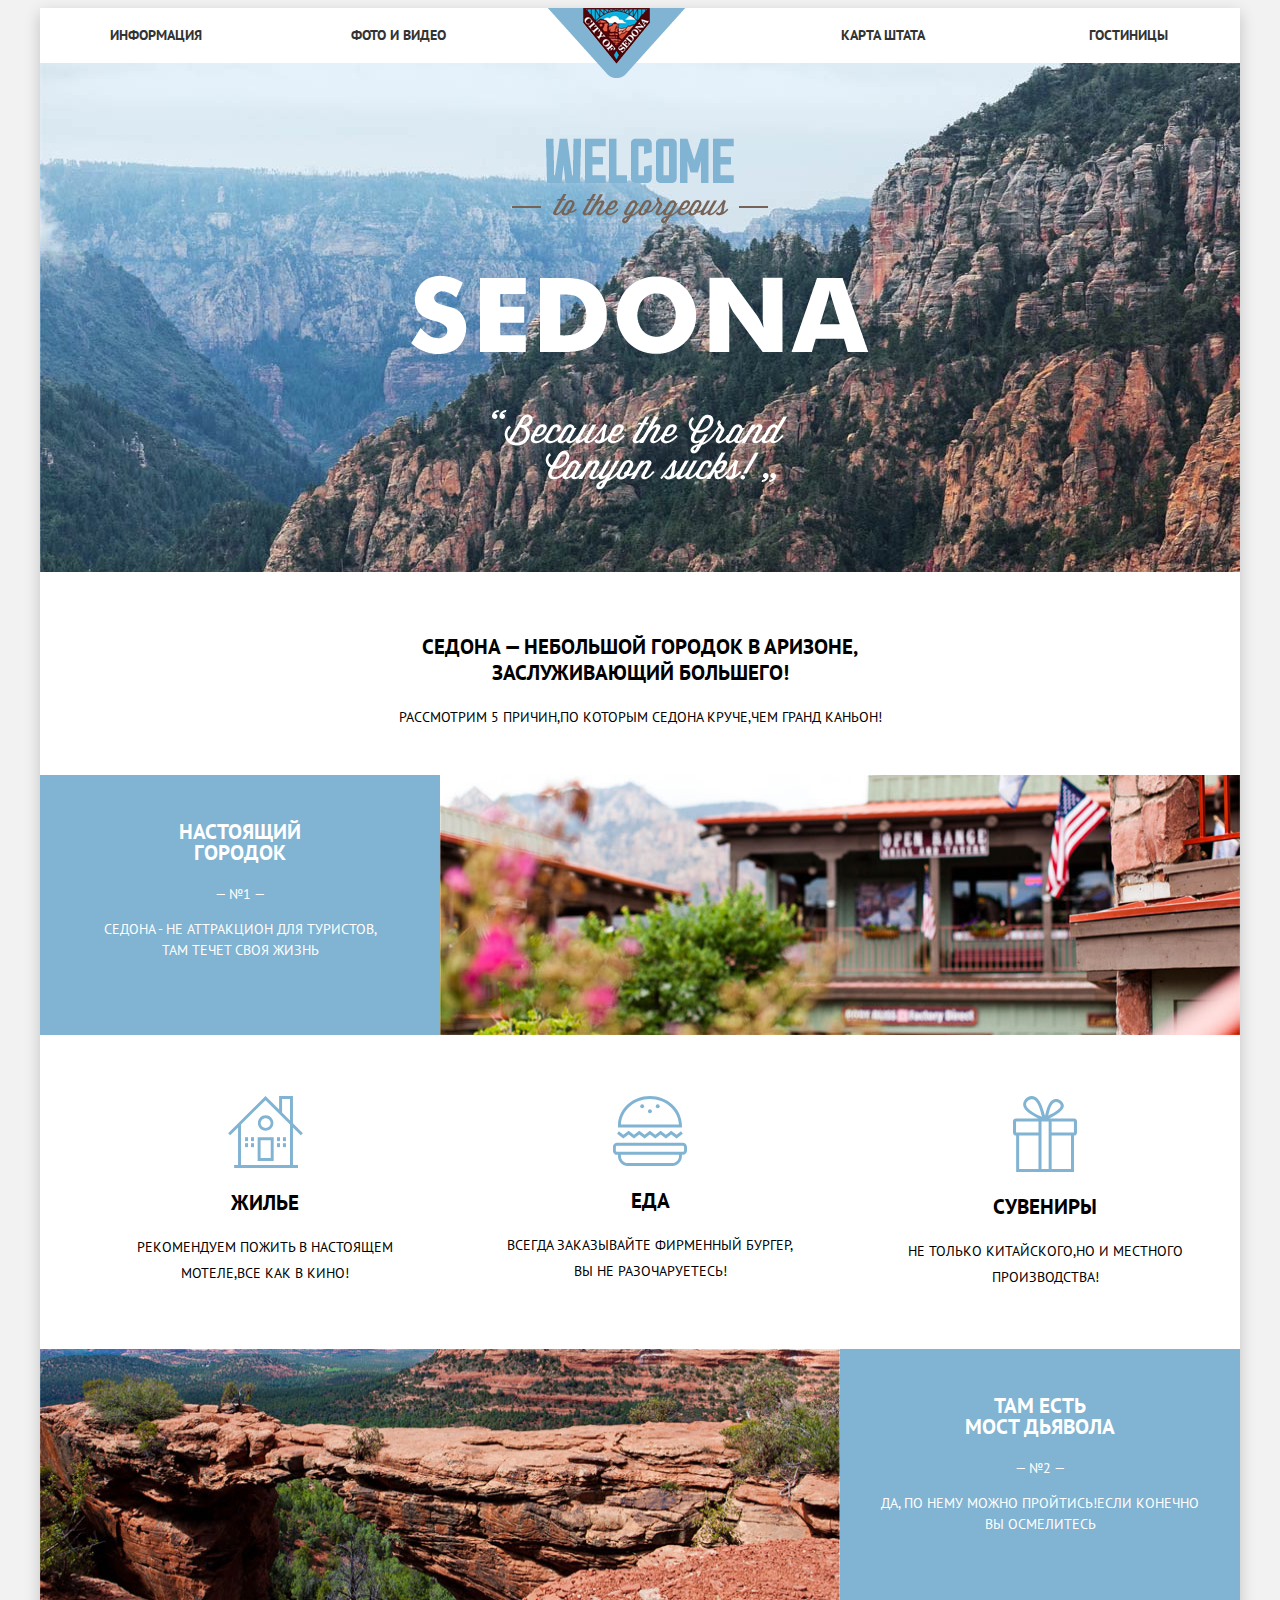
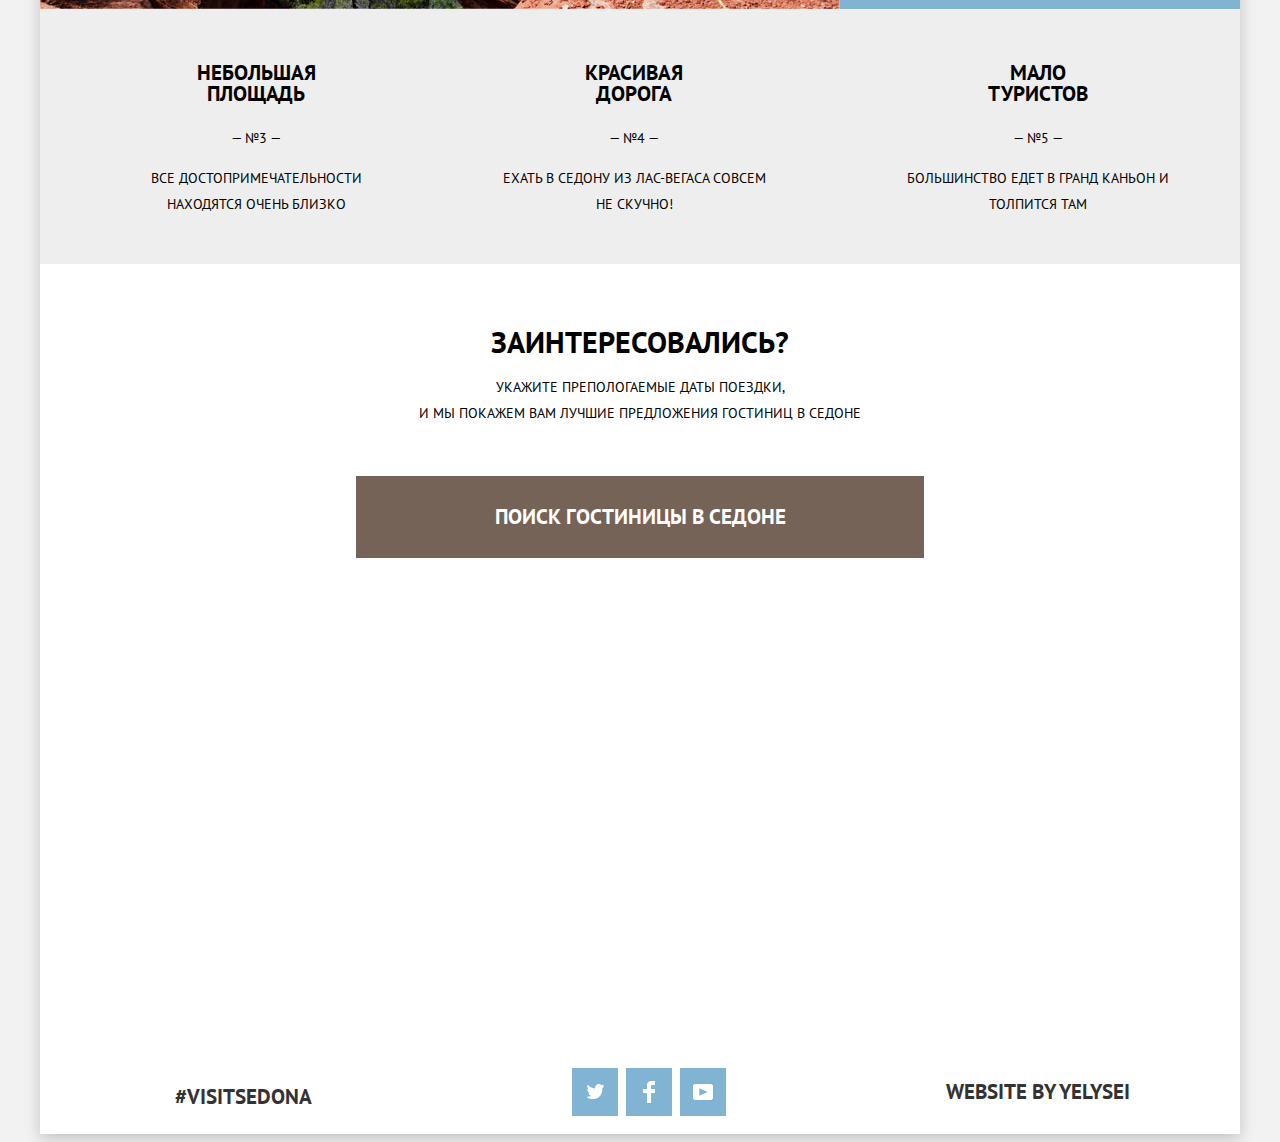
==== index.html @ 6a770016 "start of the second page" ====
<!DOCTYPE html>
<html lang="en">
<head>
    <meta charset="UTF-8">

    <title>Document</title>
    <link href="https://fonts.googleapis.com/css?family=PT+Sans" rel="stylesheet">
    <link rel="stylesheet" href="https://necolas.github.io/normalize.css/8.0.1/normalize.css">
    <link rel="stylesheet" href="css/style.css">
</head>
<body>
 <div class="main-wrapper">
     <header class="main-header">
     
        <nav class="main-navigation">
            <div class="main-logo">
            <a class="main-header-logo">
            <img src="img/logo.png" alt="logo" width="138px" height="70px">
            </a>
            </div>
        </nav>
        <ul class="main-menu">
            <li class="information"><a href="#">Информация</li></a>
            <li class="photo-and-video"><a href="#">Фото и видео</li></a>
            <li class="map"><a href="#">Карта штата</li></a>
            <li class="hotels"><a href="#">Гостиницы</li></a>
        </ul>
    </header>

    <main>

        <h1 class="visually-hidden">Туристическая Седона</h1>
        <section class="welcome">
            <div class="welcome-wrapper">
               
            </div>
            <div class="description">
                <h2 class="welcome-text">Седона — небольшой городок в Аризоне,<br>заслуживающий большего!</h2> 
                <p class="text">Рассмотрим 5 причин,по которым Седона круче,чем Гранд Каньон!</p>
            </div>
        </section>
        
        <section class="advantages">
            <h1 class="visually-hidden">Преимущества</h1>
            <div class="recreation">
                <div class="recreation-text">
                <h3 class="advantages-title">Настоящий <br> Городок</h3>
                <p class="advantages-text">— №1 —</p>
                <p class="advantages-text">Седона - не аттракцион для туристов,<br>там течет своя жизнь</p>
            </div>
                <img src="img/house1.jpg    " alt="Настоящий городок" width="800px" height="260px">
            </div>
            
                <ul class="advantages-list">
                    <li class="advantages-item">
                        <img src="img/house.svg" alt="house image" width="75px" height="72px">
                        <h3 class="advantages-item-title">Жилье</h3>
                        <p class="text">Рекомендуем пожить в настоящем<br>мотеле,все как в кино!</p>
                        
                    </li>
                    <li class="advantages-item">
                        <img src="img/burger.svg" alt="burger image" width="74px" height="70px">
                        <h3 class="advantages-item-title">Еда</h3>
                        <p class="text">Всегда заказывайте фирменный бургер,<br>вы не разочаруетесь!</p>
                        
                    </li>
                    <li class="advantages-item">
                        <img src="img/gift.svg" alt="gift image" width="64px" height="76px">
                        <h3 class="advantages-item-title">Cувениры</h3>
                        <p class="text">Не только китайского,но и местного<br>производства!</p>
                        
                    </li>
                </ul>
                        
                    <div class="recreation">
                        <img src="img/bridge.jpg" alt="Мост дьявола" width="800px" height="256px">
                        <div class="recreation-text">
                        <h3 class="advantages-title">Там есть<br>мост дьявола</h3>
                        <p class="advantages-text">— №2 —</p>
                        <p class="advantages-text">Да, по нему можно пройтись!Если конечно<br>вы осмелитесь</p>
                        </div>
                    </div>
                <ul class="advantages-second-list">
                    <li class="advantages-item">
                        <h3 class="advantages-item-title">Небольшая<br>площадь</h3>
                        <p class="text">— №3 —</p>
                        <p class="text">Все достопримечательности<br>находятся очень близко</p>
                    </li>
                    <li class="advantages-item">
                        <h3 class="advantages-item-title">Красивая<br>дорога</h3>
                        <p class="text">— №4 —</p>
                        <p class="text">Ехать в Седону из Лас-Вегаса совсем<br>не скучно!</p>
                    </li>
                    <li class="advantages-item">
                        <h3 class="advantages-item-title">Мало<br>туристов</h3>
                        <p class="text">— №5 —</p>
                        <p class="text">Большинство едет в Гранд Каньон и<br>толпится там</p>
                    </li>  
                </ul>
            
        </section>

        <section class="order">
            <h1 class="visually-hidden">Форма заказа</h1>
            <div class="order-info">
                <b class="order-bold">Заинтересовались?</b>
                <p class="text">Укажите препологаемые даты поездки,<br>и мы покажем вам лучшие предложения гостиниц в седоне</p>
                <a href="order.html" class="btn-order">Поиск гостиницы в седоне</a>
            </div>
        
            <form class="search" method="get">
                <div class="date-select">
                    <label for="arrival-date" class="labels">Дата заезда:</label>
                    <p class="select-area">
                        <input type="text" id="arrival-date" name="arrival" value="" placeholder="5 января 2019">
                        <button type="button" name="calendar" class="calendar">
                            <svg xmlns="http://www.w3.org/2000/svg" width="21" height="22" viewBox="0 0 21 22"><path d="M19.251 2.025h-2.845V.648c0-.381-.294-.689-.656-.689-.363 0-.656.308-.656.689v1.377h-3.938V.648c0-.381-.294-.689-.655-.689-.363 0-.657.308-.657.689v1.377H5.906V.648c0-.381-.294-.689-.656-.689-.363 0-.657.308-.657.689v1.377H1.75C.784 2.025 0 2.847 0 3.862v16.302C0 21.179.784 22 1.75 22h17.501c.966 0 1.749-.821 1.749-1.836V3.862c0-1.015-.783-1.837-1.749-1.837zm.437 18.139a.448.448 0 0 1-.437.459H1.75a.45.45 0 0 1-.438-.459V3.862a.45.45 0 0 1 .438-.459h2.844v1.378c0 .381.294.689.657.689.362 0 .656-.308.656-.689V3.403h3.938v1.378c0 .381.294.689.657.689.361 0 .655-.308.655-.689V3.403h3.938v1.378c0 .381.293.689.656.689.362 0 .656-.308.656-.689V3.403h2.845c.241 0 .437.206.437.459v16.302z" fill="#cacaca"/><path d="M4.594 8.225h2.625v2.066H4.594zM4.594 11.668h2.625v2.067H4.594zM4.594 15.112h2.625v2.066H4.594zM9.188 15.112h2.625v2.066H9.188zM9.188 11.668h2.625v2.067H9.188zM9.188 8.225h2.625v2.066H9.188zM13.781 15.112h2.625v2.066h-2.625zM13.781 11.668h2.625v2.067h-2.625zM13.781 8.225h2.625v2.066h-2.625z" fill="#cacaca"/></svg>
                        </button>
                    </input>
                    </p>
                </div>
                <div class="date-select">
                    <label for="departure-date" class="labels"> Дата выезда:</label>
                    <p class="select-area">
                        <input type="text" id="departure-date" name="departure" value="" placeholder="15 января 2019">
                        <button type="button" name="calendar" class="calendar">
                            <svg xmlns="http://www.w3.org/2000/svg" width="21" height="22" viewBox="0 0 21 22"><path d="M19.251 2.025h-2.845V.648c0-.381-.294-.689-.656-.689-.363 0-.656.308-.656.689v1.377h-3.938V.648c0-.381-.294-.689-.655-.689-.363 0-.657.308-.657.689v1.377H5.906V.648c0-.381-.294-.689-.656-.689-.363 0-.657.308-.657.689v1.377H1.75C.784 2.025 0 2.847 0 3.862v16.302C0 21.179.784 22 1.75 22h17.501c.966 0 1.749-.821 1.749-1.836V3.862c0-1.015-.783-1.837-1.749-1.837zm.437 18.139a.448.448 0 0 1-.437.459H1.75a.45.45 0 0 1-.438-.459V3.862a.45.45 0 0 1 .438-.459h2.844v1.378c0 .381.294.689.657.689.362 0 .656-.308.656-.689V3.403h3.938v1.378c0 .381.294.689.657.689.361 0 .655-.308.655-.689V3.403h3.938v1.378c0 .381.293.689.656.689.362 0 .656-.308.656-.689V3.403h2.845c.241 0 .437.206.437.459v16.302z" fill="#cacaca"/><path d="M4.594 8.225h2.625v2.066H4.594zM4.594 11.668h2.625v2.067H4.594zM4.594 15.112h2.625v2.066H4.594zM9.188 15.112h2.625v2.066H9.188zM9.188 11.668h2.625v2.067H9.188zM9.188 8.225h2.625v2.066H9.188zM13.781 15.112h2.625v2.066h-2.625zM13.781 11.668h2.625v2.067h-2.625zM13.781 8.225h2.625v2.066h-2.625z" fill="#cacaca"/></svg>
                        </button>
                    </p>
                </div>
                <div class="number-column">
                    <div class="number-select">
                           <label for="number-adults" class="people">Взрослые:</label>                     
                        <p class="select-area adults">
                            <button type="button" name="number-minus" class="number-minus">-</button>
                            <input type="text" id="number-adults" name="adults" value="" placeholder="2">
                            <button type="button" name="number-plus" class="number-plus">+</button>
                        </p>
                    </div>
                    <div class="number-select">
                        <label for="number-childs" class="people">Дети:</label>
                        <p class="select-area childs">
                                <button type="button" name="number-minus" class="number-minus">+</button>
                                <input type="text" id="number-childs" name="childs" value="" placeholder="0">
                                <button type="button" name="number-plus" class="number-plus">-</button>
                        </p>
                    </div>
                </div>
                <button type="submit" name="search" class="btn-search">Найти</button>
            </form>
        </section>
    </main>
    <footer class="page-footer">
        <div class="google-map">
            <iframe src="https://www.google.com/maps/embed?pb=!1m14!1m8!1m3!1d104770.35512980411!2d-111.795138!3d34.854378!3m2!1i1024!2i768!4f13.1!3m3!1m2!1s0x872da132f942b00d%3A0x5548c523fa6c8efd!2z0KHQtdC00L7QvdCwLCDQkNGA0LjQt9C-0L3QsCA4NjMzNiwg0KHQqNCQ!5e0!3m2!1sru!2ses!4v1546895757241" width="1200" height="450" frameborder="0" style="border:0" allowfullscreen></iframe>
        </div>
        <div class="main-footer">
        <div class="footer-left footer">
            <a href="visitsedona.html">#visitsedona</a>
        </div>
        <div class="footer-center footer">
           <ul class="footer-social">
               <a href="https://twitter.com"><li class="social-btn twitter"><span class="visually-hidden">Twitter</span></li> </a>
               <a href="https://facebook.com"><li class="social-btn facebook"><span class="visually-hidden">Facebook</span></li></a>
               <a href="https://youtube.com"><li class="social-btn youtube"><span class="visually-hidden">Youtube</span></li></a>
           </ul>
        </div>
        <div class="footer-right footer">
            <a href="https://web.telegram.org/#/im?p=@Vendetta0609">Website by Yelysei</a>
           

        </div>
    </div>
    </footer>
</div>



<script src="js/script.js"></script>    
</body>
</html>
---- css/style.css ----
body {
    padding: 0;

    font-family: 'PT Sans', Arial, sans-serif;
    font-size: 14px;
    line-height: 21px;
    color: #000000;
    text-transform: uppercase;
    text-align: center;
  
    background-color: #f2f2f2
  }
  
  img {
    max-width: 100%;
    height: auto;
  }
  
  a { 
    text-decoration: none;
    color: #333333;
  }

.visually-hidden:not(:focus):not(:active),
input[type="checkbox"].visually-hidden,
input[type="radio"].visually-hidden {
  position: absolute;

  width: 1px;
  height: 1px;
  margin: -1px;
  border: 0;
  padding: 0;

  white-space: nowrap;

  -webkit-clip-path: inset(100%);

  clip-path: inset(100%);
  clip: rect(0 0 0 0);
  overflow: hidden;
}

.main-wrapper {
    width: 1200px;
  margin: 0 auto;
  padding: 0;

  background-color: white;
  -webkit-box-shadow: 0px 5px 15px 0 rgba(0, 1, 1, 0.2);
  box-shadow: 0px 5px 15px 0 rgba(0, 1, 1, 0.2);
}
.main-navigation {
    position: relative;
}
.main-header {
    width: 1200px;
    height: 55px;
    background-color: #ffffff;
    
}
.main-logo {
    position: absolute;
    right: 554px;
    top:  0px;
    z-index: 1;
}

.main-menu {
    display:flex;
    align-items: center;
    height: 55px;
    justify-content: space-between;
    flex-direction: row;
    list-style: none;
    font-weight: bold;
    decoration: none;
    margin: 0px;
    
   

}
.main-menu li {
    width: 228px;
}

li {
    display: block;
}

.information,
.photo-and-video {
    text-align: left;
}
.map,
.hotels {
   text-align: right;
}
.hotels {
    padding-right: 72px;
}
.photo-and-video {
    padding-right: 104px;
}
.information {
    padding-left: 30px;
}
.map {
    padding-right: 2px;
}
.welcome-wrapper {
    position: relative;
    display: flex;
    flex-direction: column;
    background-repeat: no-repeat;
    justify-content: flex-end;
    flex-wrap: wrap;
    padding: 0;
    
    margin: 0;
    
    width: auto;
    height: 509px;
    background-image: url("../847385-sedona-master/img/polygon.svg"), url("../img/maintext.png"), url("../img/background photo.jpg");
    background-position: 0 452px, center 75px, 0 -80px;
    background-color: #ffffff; 
}

.description {
    background-color: #ffffff;
    padding: 0;
    margin: 0;
    width: 1200px;
    position: center;
    padding-top: 45px;
}
.welcome-text {
    display: block;
    font-size: 21px;
    font-weight: bold;
    line-height: 26px;
    text-transform: uppercase;
}
.text {
    font-size: 14px;
    line-height: 26px;
}
.recreation {
    display: flex;
    height: 260px;
    margin-top: 45px;
}
.recreation-text {
    width: 400px;
    height: 260px;
    background-color: #81b3d2;
    color: #ffffff;
}
.advantages-title {
    font-size: 21px;
    line-height: 21px;
    padding-top: 25px;
    font-weight: bold;
}
.advantages-text {
    font-size: 14px;
    line-height: 21px;
}
.advantages-item-title {
    font-size: 21px;
    line-height: 21px;
    font-weight: bold;
    color: black;
}

.advantages-list {
    font-size: 21px;
    line-height: 21px;
    display: flex;
    justify-content: space-around;
    padding-top: 40px;
    
}
.devil-bridge {
    display: flex;
    height: 260px;
}
.advantages-second-list {
    font-size: 21px;
    line-height: 21px;
    display: flex;
    justify-content: space-around;
    background-color: #eeeeee;
    margin: 0;
    height: 255px;
    align-items: center;
}
.order-bold {
    font-size: 30px;
    line-height: 36px;

}
.order-info {
    padding-top: 60px;
}
.btn-order {
    display: block;
    font-size: 21px;
    line-height: 26px;
    color: #ffffff;
    font-weight: bold;
    width: 568px;
    background-color: #766357;
    padding: 28px 0px;
    margin: auto;
    margin-top: 50px;
}
.search {
    display: none;
    position: absolute;
    z-index: 2;
    top: 427;
    left: calc(50% - 284px);

    width: 458px;
    padding: 55px;
    padding-top: 65px;
    margin: 0;
    text-align: left;
    background-color: #ffffff;
    box-shadow: 0px 7px 15px 0 rgba(0, 1, 1, 0.15);
}
.search-show {
    display: block;
}
.select-area {
    position: relative;
    flex-grow: 1;
    background-color: #f2f2f2;
    border-style: none;
}
.adults, 
.childs {
    display: flex;
    margin-left:15px;
    width: 115px;
    height: 40px;
    align-items: center;
    text-align: center;
  }
  .number-column {
      display: flex;
      justify-content: space-between;
  }
  .date-select,
  .number-select {
      display: flex;
      justify-content: space-between;
      align-items: baseline;
  }
  .date-select input,
  .number-select input {
      padding: 10px 0;
      color: #000000;
      font-weight: bold;
      text-transform: uppercase;
      background-color: #f2f2f2;
      border: 2px solid #f2f2f2;
  }
  .search label{
    padding:0;
    margin:0;
    padding-right: 24px;

    color: #000000;
    font-weight: bold;
    line-height: 26px;
  }
  .number-select input {
    width: 114px;
    padding-left: 15px;
    text-align:left;
    height: 38px;
  }
   
   .childs input,
   .adults input {
    width: 20%;
    height: 35%;
    margin-left: 1px;
   }
  .calendar {
      border-style: none;
      background-color: inherit;
      position: absolute;
      top: 15%;
      left: 90%;
  }
  
  #departure-date {
    padding: 5px;
    height: 60%;
    width: 80%
  }
  #arrival-date {
      padding: 5px;
      height: 60%;
      width: 80%;
  }

  .select-area {
      height: 40px;
      margin-top: auto;
  }
  
  
  .btn-search {
    background-color: #81b3d2;
    width: 458px;
    height: 55px;
    border: inherit;
    font-size: 14px;
    line-height: 24px;
    font-size: 21px;
    line-height: 26px;
    font-weight: bold;
    color: #ffffff;
    text-transform: uppercase;
    margin-top: 55px;
  }

  button[name="number-plus"],
  button[name="number-minus"] {
    border: none;
    outline: none;
    background-color: #f2f2f2;
  }
  .date-select input,
   {
      width: 80%;
      height: 60%;
      
  }
  .number-minus::before {
      content: "";
      position: absolute;
      width: 3px;
      height: 11px;
      background-color: #b5b5b5;
      transform: rotate(90deg);  
      top: 15px;
      left: 15px;
  }
  .number-plus::before {
    content: "";
      position: absolute;
      width: 3px;
      height: 11px;
      background-color: #b5b5b5;
  }
  .number-plus::after {
    content: "";
      position: absolute;
      width: 3px;
      height: 11px;
      background-color: #b5b5b5;
      transform: rotate(90deg);
      
  }
  .number-plus {
      position: absolute;
      top: 1px;
     right: 1px;
      
  }

label.people,
label.labels {
    padding-top: 7px;
}
p.select-area.adults {
    margin-left: 19px;
}


.number-select button {
    width: 34px;
    height: 28px;
    margin: 0;
    padding: 0;
    font-size: 0;
    cursor: pointer;    
}
.peopel {
    padding-right: 10px;
}
input::placeholder{
    color: #000000;
    font-weight: bold;
    text-transform: uppercase;
}
button[name="number-plus"]:hover::before,
button[name="number-plus"]:hover::after,
button[name="number-plus"]:focus::before,
button[name="number-plus"]:focus::after,
button[name="number-minus"]:hover::before,
button[name="number-minus"]:focus::before{
  background-color: #000000;
}
button[name="number-plus"]:active::before,
button[name="number-plus"]:active::after,
button[name="number-minus"]:active::before{
  background-color: #81b3d2;
}
.google-map {
    padding: 0;
    margin: 0;
}
.footer-left {
    color: #000000;
    font-size: 21px;
    line-height: 26px;
    font-weight: bold;
    text-transform: uppercase;
    margin-top: 70px;
    padding-left: 135px;
    display: flex;
}
.footer-social {
    display: flex;


}
.twitter {
    background-image: url(../img/t.svg);
    background-repeat: no-repeat;
    background-position: center;
    width: 17px;
    height: 15px;
}
.facebook {
    background-image: url(../img/fb-icon.svg);
    background-repeat: no-repeat;
    background-position: center;
    width: 12px;
    height: 22px;
}
.youtube {
    background-image: url(../img/youtube.svg);
    background-repeat: no-repeat;
    background-position: center;
    width: 20px;
    height: 16px;
}
.social-btn {
    content: "";
    width: 46px;
    height: 48px;
    background-color: #81b3d2;
    display: flex;
    align-items: center;
    justify-content: center;
}
.footer-center ul {
    display: flex;
    justify-content: space-between;
    flex-wrap: wrap;
    align-items: center;
    width: 154px;
    padding-top: 36px;
    margin: 0;
}
.footer-center {
    display: flex;
    margin-left: 220px
}
.footer-right {
    color: #000000;
    font-size: 21px;
    line-height: 26px;
    font-weight: bold;
    text-transform: uppercase;
    margin-top: 65px;
    margin-left: 220px;
    display: flex;

}
.main-footer {
    display: flex;
    padding: 0;
    margin: 0;
    height: 120px;
}
.wrapper-inner {
    background-image: url(../img/background-inner.jpg);
    background-repeat: no-repeat;
    height: 220px;
    width: 100%;

}
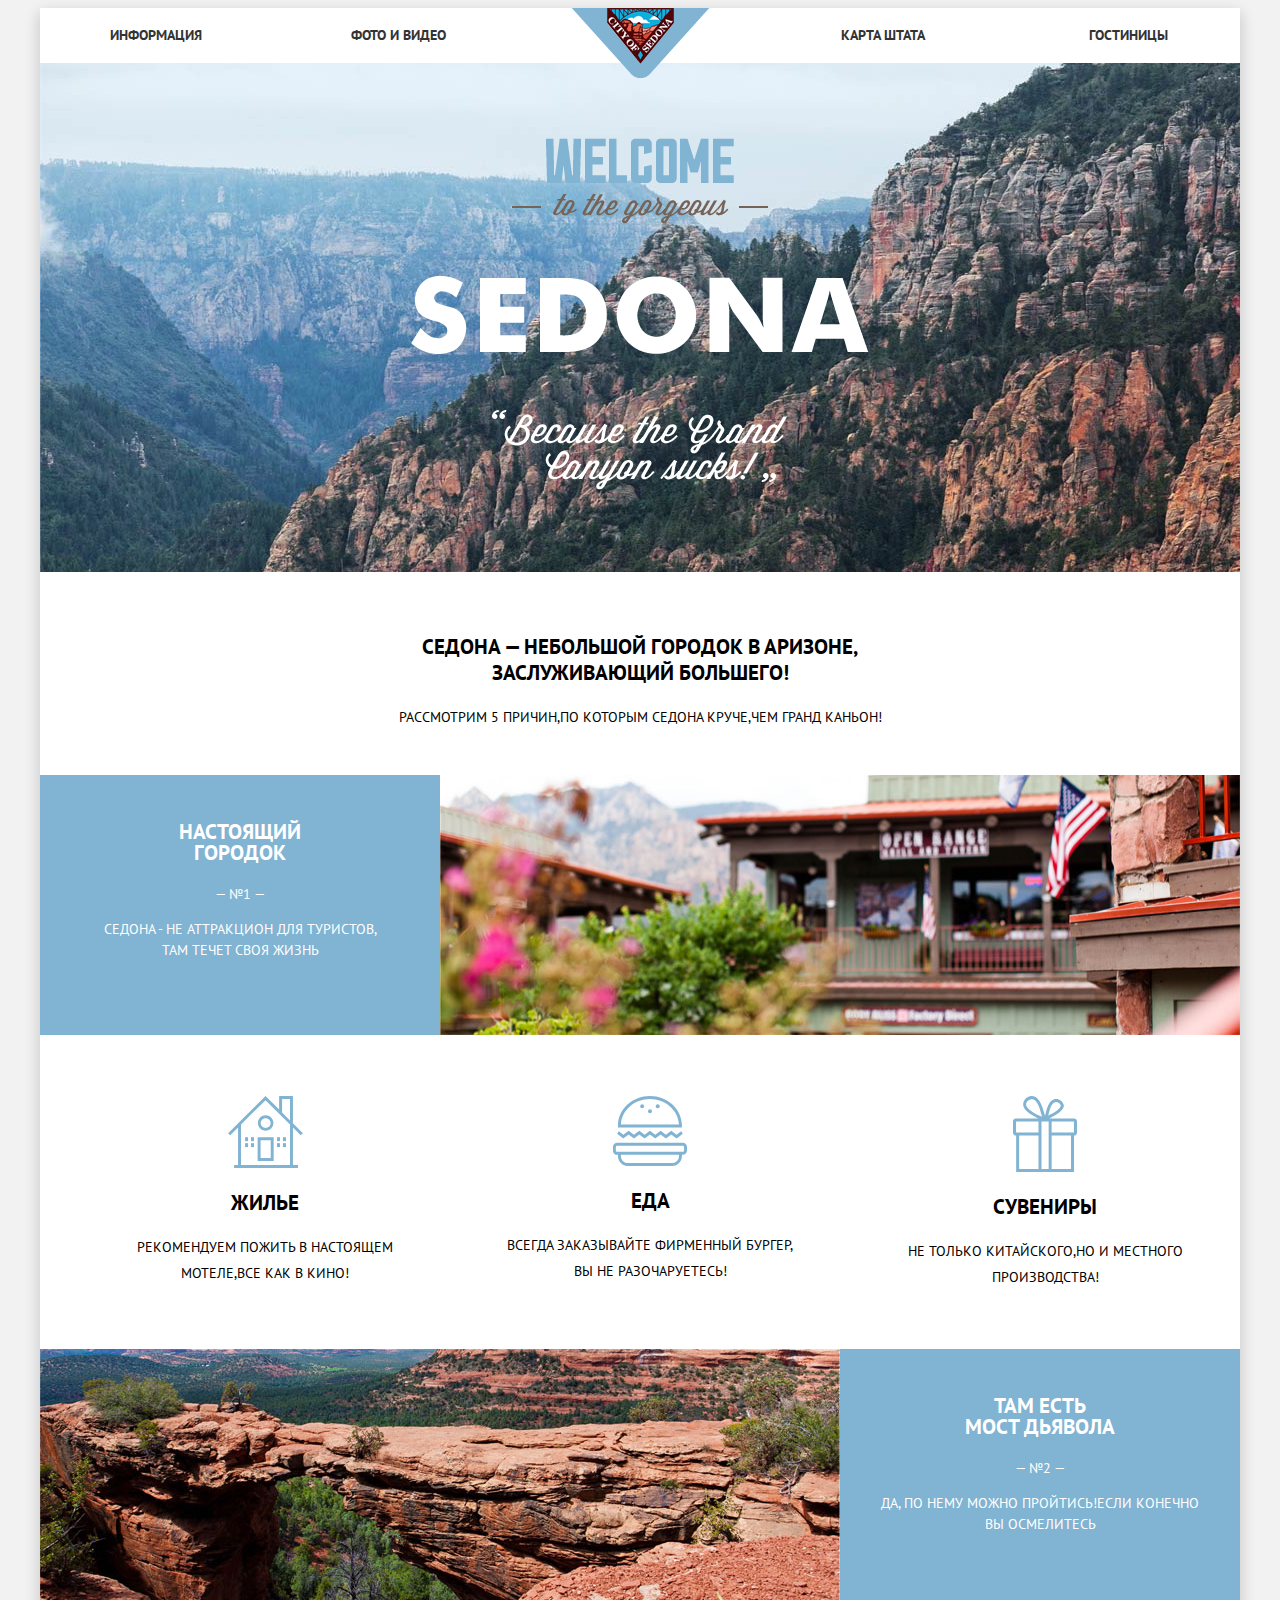
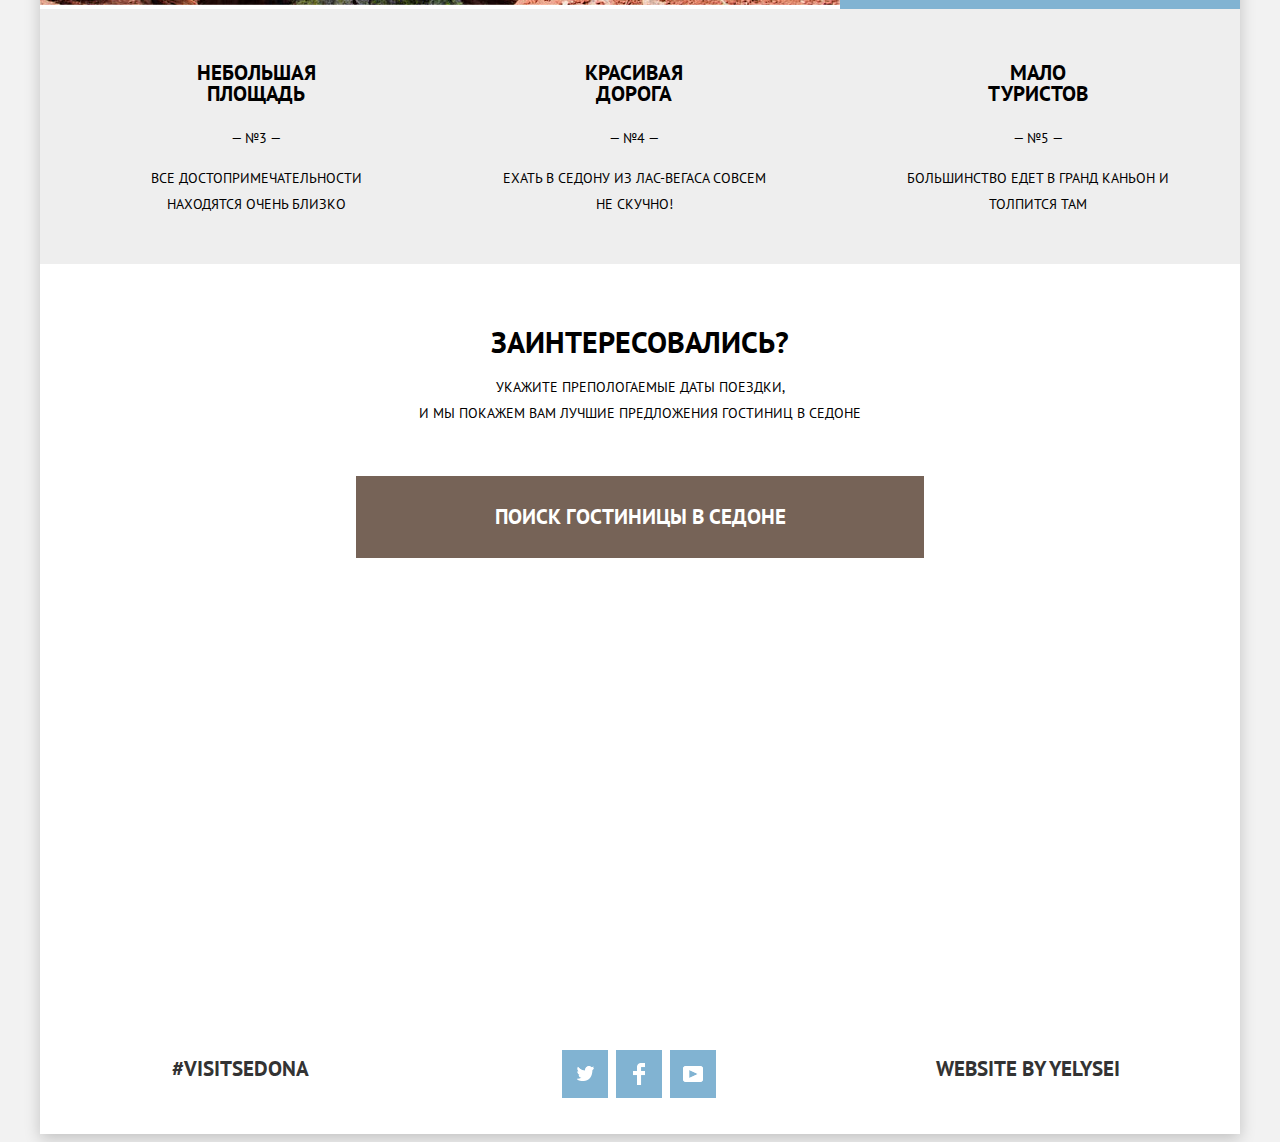
==== commit 5e561cbd: "last commit (100%)" ====
--- a/index.html
+++ b/index.html
@@ -23,7 +23,7 @@
             <li class="information"><a href="#">Информация</li></a>
             <li class="photo-and-video"><a href="#">Фото и видео</li></a>
             <li class="map"><a href="#">Карта штата</li></a>
-            <li class="hotels"><a href="#">Гостиницы</li></a>
+            <li class="hotels"><a href="catalog.html">Гостиницы</a></li>
         </ul>
     </header>
 
--- a/css/style.css
+++ b/css/style.css
@@ -13,7 +13,7 @@
   
   img {
     max-width: 100%;
-    height: auto;
+    
   }
   
   a { 
@@ -61,7 +61,7 @@
 }
 .main-logo {
     position: absolute;
-    right: 554px;
+    right: 530px;
     top:  0px;
     z-index: 1;
 }
@@ -399,6 +399,11 @@
     font-weight: bold;
     text-transform: uppercase;
 }
+.price-controls input::placeholder {
+    color: #ffffff;
+    text-transform: uppercase;
+    font-weight: 14px;
+}
 button[name="number-plus"]:hover::before,
 button[name="number-plus"]:hover::after,
 button[name="number-plus"]:focus::before,
@@ -422,8 +427,8 @@
     line-height: 26px;
     font-weight: bold;
     text-transform: uppercase;
-    margin-top: 70px;
-    padding-left: 135px;
+    margin-top: 42px;
+    padding-left: 132px;
     display: flex;
 }
 .footer-social {
@@ -467,12 +472,11 @@
     flex-wrap: wrap;
     align-items: center;
     width: 154px;
-    padding-top: 36px;
     margin: 0;
 }
 .footer-center {
     display: flex;
-    margin-left: 220px
+    margin-left: 213px
 }
 .footer-right {
     color: #000000;
@@ -480,7 +484,7 @@
     line-height: 26px;
     font-weight: bold;
     text-transform: uppercase;
-    margin-top: 65px;
+    margin-top: 42px;
     margin-left: 220px;
     display: flex;
 
@@ -490,6 +494,13 @@
     padding: 0;
     margin: 0;
     height: 120px;
+}
+
+
+/*Разметка страницы каталога*/
+
+.inner main {
+    text-align: left;
 }
 .wrapper-inner {
     background-image: url(../img/background-inner.jpg);
@@ -498,3 +509,322 @@
     width: 100%;
 
 }
+.form-filters {
+    display: flex;
+    justify-content: space-between;
+    flex-wrap: wrap;
+    padding-left: 71px;
+    padding-top: 26px;
+    padding-right: 70px;
+    padding-bottom: 0px;
+    color: #ffffff;
+    font-size: 14px;
+    line-height: 21px;
+}
+.filter-list {
+    width: 230px;
+    padding: 0;
+    margin: 0;
+    padding-top: 9px;
+}
+.checkbox-indicator {
+    
+}
+.filter-list li {
+    padding: 12px;
+    padding-left: 37px;
+}
+.filters fieldset {
+    border: none;
+}
+.filters legend{
+    display: block;
+    margin-top:10px;
+
+    font-size: 16px;
+    font-weight: bold;
+  }
+  .login-checkbox {
+      position: relative;
+  }
+  .login-checkbox input[type="checkbox"] + .checkbox-indicator {
+      position: absolute;
+      top: 0;
+      left: -39px;
+      width: 23px;
+      height: 23px;
+      background-image: url("../img/checkbox-off.svg");
+      background-repeat: no-repeat;
+  }
+  .login-checkbox input[type="checkbox"]:focus + .checkbox-indicator {
+    background-image: url("../img/checkbox-off.svg");
+    background-repeat: no-repeat;
+  }
+
+  .login-checkbox input[type="checkbox"]:checked + .checkbox-indicator{
+    width: 27px;
+    background-image: url("../img/checkbox-on.svg");
+    background-repeat: no-repeat;
+  }
+
+  .login-checkbox input[type="checkbox"]:disabled + .checkbox-indicator{
+    width: 27px;
+    background-image: url("../img/checkbox-off.svg");
+    background-repeat: no-repeat;
+    opacity: 0.5;
+  }
+
+  .login-checkbox input[type="checkbox"]:disabled:checked + .checkbox-indicator{
+    width: 27px;
+    background-image: url("../img/checkbox-on.svg");
+    background-repeat: no-repeat;
+    opacity: 0.5;
+  }
+  .filter-option {
+      position: relative;
+  }
+  .filters li {
+      list-style: none;
+  }
+  .filter-column {
+      display: flex;
+      justify-content: space-between;
+      
+  }
+  .filter-range-title {
+      font-weight: bold;
+      font-size: 16px;
+      line-height: 21px;
+  }
+  .filter-range {
+      margin-right: -8px;
+      margin-top: -2px;
+  }
+  .price-controls input {
+    width: 50px;
+    margin: 0;
+    padding-top: 7px;
+
+    color: inherit;
+    font: inherit;
+
+    background: none;
+    border: none;
+  }
+  .price-controls {
+    position: relative;  
+    width: 315px;
+    height: 33px;
+    margin-bottom: 19px;
+    margin-top: 10px;
+    border: 2px solid #ffffff;
+    border-radius: 2px;
+  }
+  .price-controls::after {
+      content: "";
+      position: absolute;
+      top: 13%;
+      left: 50%;
+      width: 2px;
+      height: 23px;
+      background-color: #ffffff;
+  }
+  .min-price {
+      padding-left: 64px;
+  }
+  .max-price {
+      padding-left: 73px;
+  }
+  .bar {
+      width: 80%;
+      height: 2px;
+      background: #ffffff;
+  }
+  .scale {
+    height: 2px;
+    background: rgba(255, 255, 255, 0.3);
+  }
+  .range-toggle {
+    position: absolute;
+    top: -9px;
+
+    width: 4px;
+    height: 4px;
+
+    background: #ababab;
+    border: 8px solid #ffffff;
+    border-radius: 50%;
+    
+    box-shadow: 0 2px 1px 0 rgba(0, 1, 1, 0.2);
+    cursor: pointer;
+  }
+  .range-toggle-min {
+    left: 0;
+  }
+
+  .range-toggle-max {
+    left: 79%;
+  }
+  .range-controls {
+      position: relative;
+  }
+  .btn-transparent {
+    background: transparent;
+    border: 2px solid #ffffff;
+    border-radius: inherit;
+    width: 134px;
+    height: 34px;
+    margin-top: 33px;
+    margin-left: 85px;
+    color: #ffffff;
+    text-transform: uppercase;
+  }
+  .sorting-column-title {
+    display: flex;
+    margin-top: 28px;
+    font-size: 21px;
+    line-height: 26px;
+    margin-left: 80px;
+  }
+  .sorting-column {
+    display: flex;
+    margin-top: 21px;
+    margin-left: 48px;
+    font-size: 12px;
+    line-height: 18px;
+  }
+  .sorting-column ul {
+    display: flex;
+    justify-content: space-between;
+    width: 240px;
+  }
+  .sorting-column p {
+      display: flex;
+  }
+  .sorting {
+      display: flex;
+      height: 86px;
+      position: relative;
+  }
+  .arrow-down.current {
+    padding-left: 10px;
+    
+ }
+  .sorting-column.arrows {
+    position: absolute;
+    top: 13px;
+    right: 70px;
+    width: 28px;
+  }
+  .sorting-column .current path{
+      fill:#81b3d2;
+    }
+    .arrow-up path {
+        fill: rgb(202, 202, 202);
+    }
+    
+    .sorting-link {
+        opacity: 0.3;
+        text-decoration: underline;
+        text-decoration-style: dotted;
+        outline: none;
+    }
+    
+    .sorting-link:hover,
+    .sorting-link:focus {
+        color: #81b3d2;
+        opacity: 1;
+    }
+    .sorting-link:active{
+        color: #000000;
+        text-decoration: none;
+      }
+      .sorting-link.current {
+        color: #81b3d2;
+        text-decoration: none;
+        opacity: 1;
+    }
+    .item-list ul {
+        margin: 0;
+    }
+    li.item {
+        display: flex;
+        height: 150px;
+        border-top: 1px solid #f2f2f2;
+        position: relative;
+    }
+    .item-img {
+        padding-top: 27px;
+        padding-left: 33px;
+        margin-right: 27px;
+    }
+    .item-block {
+        display: flex;
+        width: 300px;
+        flex-wrap: wrap;
+        align-content: flex-start;
+    }
+    .info {
+        padding-top: 22px;
+    }
+    .item-name {
+        font-size: 21px;
+        line-height: 26px;
+        
+    }
+    .item.last {
+        border-bottom: 1px solid #f2f2f2;
+    }
+    .item-row {
+        display: flex;
+        justify-content: space-between;
+        width: 190px;
+    }
+    .item-type {
+        margin-top: 8px;
+    }
+    .item-price {
+        margin-top: 8px;
+    }
+    .item-stars {
+        margin-bottom: 40px;
+    }
+    .stars {
+        display: flex;
+        list-style: none;
+        padding: 0;
+        justify-content: flex-end;
+    }
+    .stars li {
+        padding: 0 0 0 6px;
+    }
+    .rating {
+        position: absolute;
+        top: 27px;
+        right: 73px;
+    }
+    .item-racing {
+        background-color: #f2f2f2;
+        color: #666666;
+        margin-left: 32px;
+        text-align: center;
+        padding: 3px 0 3px 0;
+        width: 120px;
+    }
+    .btn {
+        display: flex;
+        justify-content: space-between;
+        width: 260px;
+    }
+    .btn-more {
+        background-color: #81b3d2;
+        padding: 3px 17px 1px 17px;
+        color: #ffffff;
+        font-weight: bold;
+    }
+    .btn-book {
+        color: #ffffff;
+        font-weight: bold;
+        background-color: #766357;
+        padding: 3px 17px 1px 17px;
+    }
